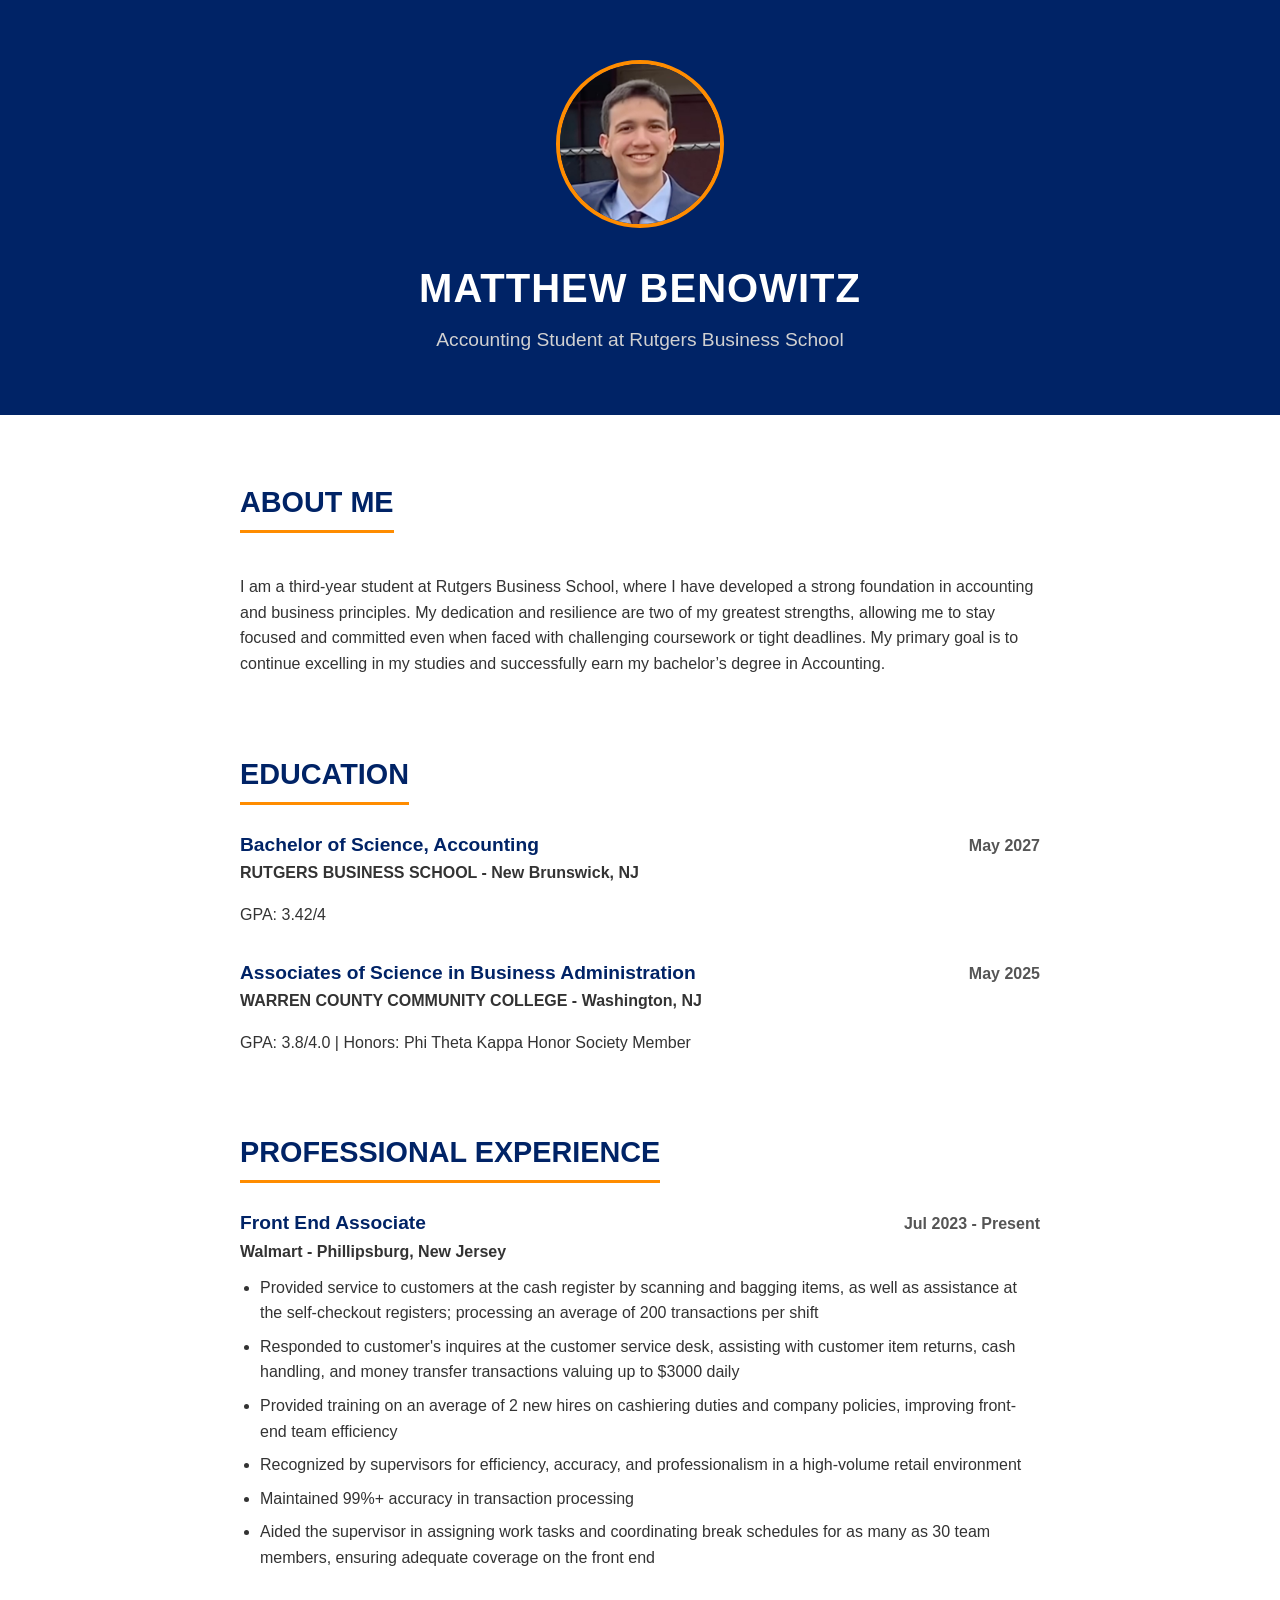
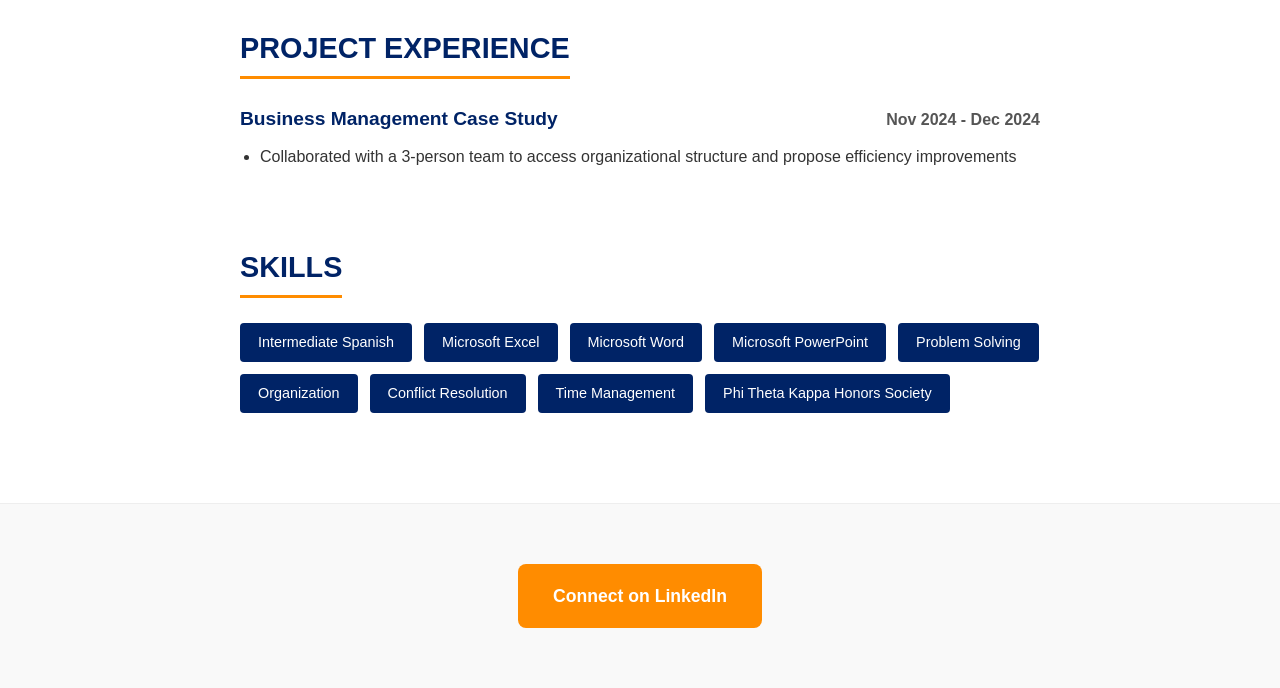
==== index.html @ 02884b5b "Add files via upload" ====
<!DOCTYPE html>
<html lang="en">
<head>
    <meta charset="UTF-8">
    <meta name="viewport" content="width=device-width, initial-scale=1.0">
    <title>Matthew Benowitz | Accounting Professional</title>
    <style>
        /* Color Palette: Royal Blue and Orange */
        :root {
            --royal-blue: #002366;
            --vibrant-orange: #FF8C00;
            --white: #ffffff;
            --off-white: #f9f9f9;
            --text-main: #333333;
            --text-muted: #555555;
        }

        body {
            font-family: 'Segoe UI', Arial, sans-serif;
            line-height: 1.6;
            margin: 0;
            padding: 0;
            color: var(--text-main);
            background-color: var(--white);
        }

        header {
            background-color: var(--royal-blue);
            color: var(--white);
            padding: 60px 20px;
            text-align: center;
        }

        .profile-container {
            max-width: 800px;
            margin: 0 auto;
        }

        .profile-img {
            width: 160px;
            height: 160px;
            border-radius: 50%;
            border: 4px solid var(--vibrant-orange);
            object-fit: cover;
            margin-bottom: 20px;
        }

        h1 {
            margin: 0;
            font-size: 2.5em;
            letter-spacing: 1px;
            text-transform: uppercase;
        }

        .subtitle {
            font-size: 1.2em;
            color: #d1d1d1;
            margin-top: 5px;
        }

        .container {
            max-width: 800px;
            margin: 0 auto;
            padding: 40px 20px;
        }

        section {
            margin-bottom: 50px;
        }

        h2 {
            color: var(--royal-blue);
            font-size: 1.8em;
            border-bottom: 3px solid var(--vibrant-orange);
            display: inline-block;
            margin-bottom: 25px;
            padding-bottom: 5px;
            text-transform: uppercase;
        }

        .entry {
            margin-bottom: 30px;
        }

        .entry-header {
            display: flex;
            justify-content: space-between;
            align-items: baseline;
            flex-wrap: wrap;
        }

        .entry-title {
            font-weight: bold;
            font-size: 1.2em;
            color: var(--royal-blue);
        }

        .entry-meta {
            color: var(--text-muted);
            font-weight: bold;
        }

        .entry-org {
            font-weight: 600;
            display: block;
            margin-bottom: 5px;
        }

        ul {
            margin-top: 10px;
            padding-left: 20px;
        }

        li {
            margin-bottom: 8px;
        }

        .skills-grid {
            display: flex;
            flex-wrap: wrap;
            gap: 12px;
        }

        .skill-tag {
            background-color: var(--royal-blue);
            color: white;
            padding: 8px 18px;
            border-radius: 4px;
            font-weight: 500;
            font-size: 0.9em;
        }

        footer {
            background-color: var(--off-white);
            text-align: center;
            padding: 60px 20px;
            border-top: 1px solid #eee;
        }

        .linkedin-button {
            display: inline-block;
            background-color: var(--vibrant-orange);
            color: white;
            padding: 18px 35px;
            text-decoration: none;
            font-weight: bold;
            border-radius: 8px;
            font-size: 1.1em;
        }

        @media (max-width: 600px) {
            .entry-header {
                flex-direction: column;
            }
        }
    </style>
</head>
<body>

    <header>
        <div class="profile-container">
            <img src="assets/ProfilePic.jpeg" alt="Matthew Benowitz" class="profile-img">
            <h1>Matthew Benowitz</h1>
            <div class="subtitle">Accounting Student at Rutgers Business School</div>
        </div>
    </header>

    <div class="container">
        
        <section id="about">
            <h2>About Me</h2>
            <p>
                I am a third-year student at Rutgers Business School, where I have developed a strong foundation in accounting and business principles. My dedication and resilience are two of my greatest strengths, allowing me to stay focused and committed even when faced with challenging coursework or tight deadlines. My primary goal is to continue excelling in my studies and successfully earn my bachelor’s degree in Accounting.
            </p>
        </section>

        <section id="education">
            <h2>Education</h2>
            <div class="entry">
                <div class="entry-header">
                    <span class="entry-title">Bachelor of Science, Accounting</span>
                    <span class="entry-meta">May 2027</span>
                </div>
                <span class="entry-org">RUTGERS BUSINESS SCHOOL - New Brunswick, NJ</span>
                <p>GPA: 3.42/4</p>
            </div>

            <div class="entry">
                <div class="entry-header">
                    <span class="entry-title">Associates of Science in Business Administration</span>
                    <span class="entry-meta">May 2025</span>
                </div>
                <span class="entry-org">WARREN COUNTY COMMUNITY COLLEGE - Washington, NJ</span>
                <p>GPA: 3.8/4.0 | Honors: Phi Theta Kappa Honor Society Member</p>
            </div>
        </section>

        <section id="experience">
            <h2>Professional Experience</h2>
            <div class="entry">
                <div class="entry-header">
                    <span class="entry-title">Front End Associate</span>
                    <span class="entry-meta">Jul 2023 - Present</span>
                </div>
                <span class="entry-org">Walmart - Phillipsburg, New Jersey</span>
                <ul>
                    <li>Provided service to customers at the cash register by scanning and bagging items, as well as assistance at the self-checkout registers; processing an average of 200 transactions per shift</li>
                    <li>Responded to customer's inquires at the customer service desk, assisting with customer item returns, cash handling, and money transfer transactions valuing up to $3000 daily</li>
                    <li>Provided training on an average of 2 new hires on cashiering duties and company policies, improving front-end team efficiency</li>
                    <li>Recognized by supervisors for efficiency, accuracy, and professionalism in a high-volume retail environment</li>
                    <li>Maintained 99%+ accuracy in transaction processing</li>
                    <li>Aided the supervisor in assigning work tasks and coordinating break schedules for as many as 30 team members, ensuring adequate coverage on the front end</li>
                </ul>
            </div>

            <h2>Project Experience</h2>
            <div class="entry">
                <div class="entry-header">
                    <span class="entry-title">Business Management Case Study</span>
                    <span class="entry-meta">Nov 2024 - Dec 2024</span>
                </div>
                <ul>
                    <li>Collaborated with a 3-person team to access organizational structure and propose efficiency improvements</li>
                </ul>
            </div>
        </section>

        <section id="skills">
            <h2>Skills</h2>
            <div class="skills-grid">
                <span class="skill-tag">Intermediate Spanish</span>
                <span class="skill-tag">Microsoft Excel</span>
                <span class="skill-tag">Microsoft Word</span>
                <span class="skill-tag">Microsoft PowerPoint</span>
                <span class="skill-tag">Problem Solving</span>
                <span class="skill-tag">Organization</span>
                <span class="skill-tag">Conflict Resolution</span>
                <span class="skill-tag">Time Management</span>
                <span class="skill-tag">Phi Theta Kappa Honors Society</span>
            </div>
        </section>

    </div>

    <footer>
        <a href="https://www.linkedin.com/in/matthew-benowitz-3a6462247" class="linkedin-button">Connect on LinkedIn</a>
    </footer>

</body>
</html>
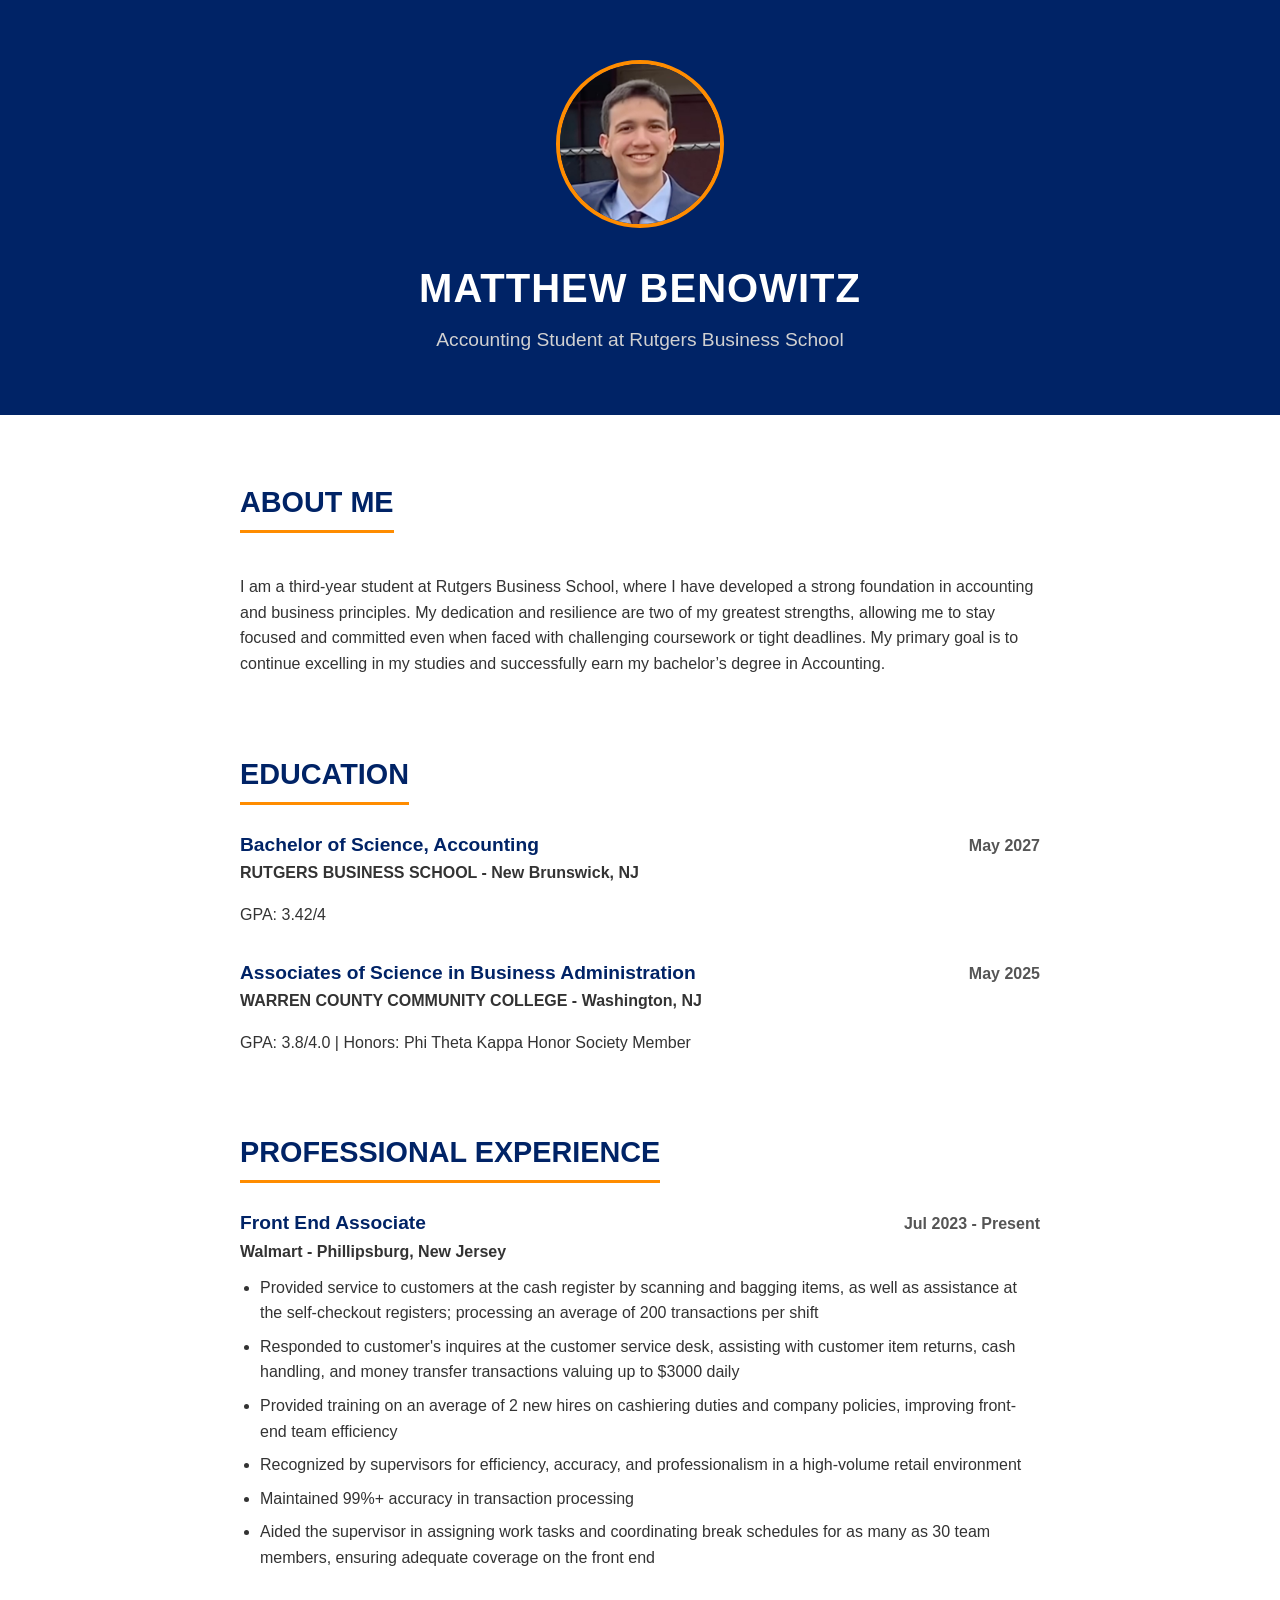
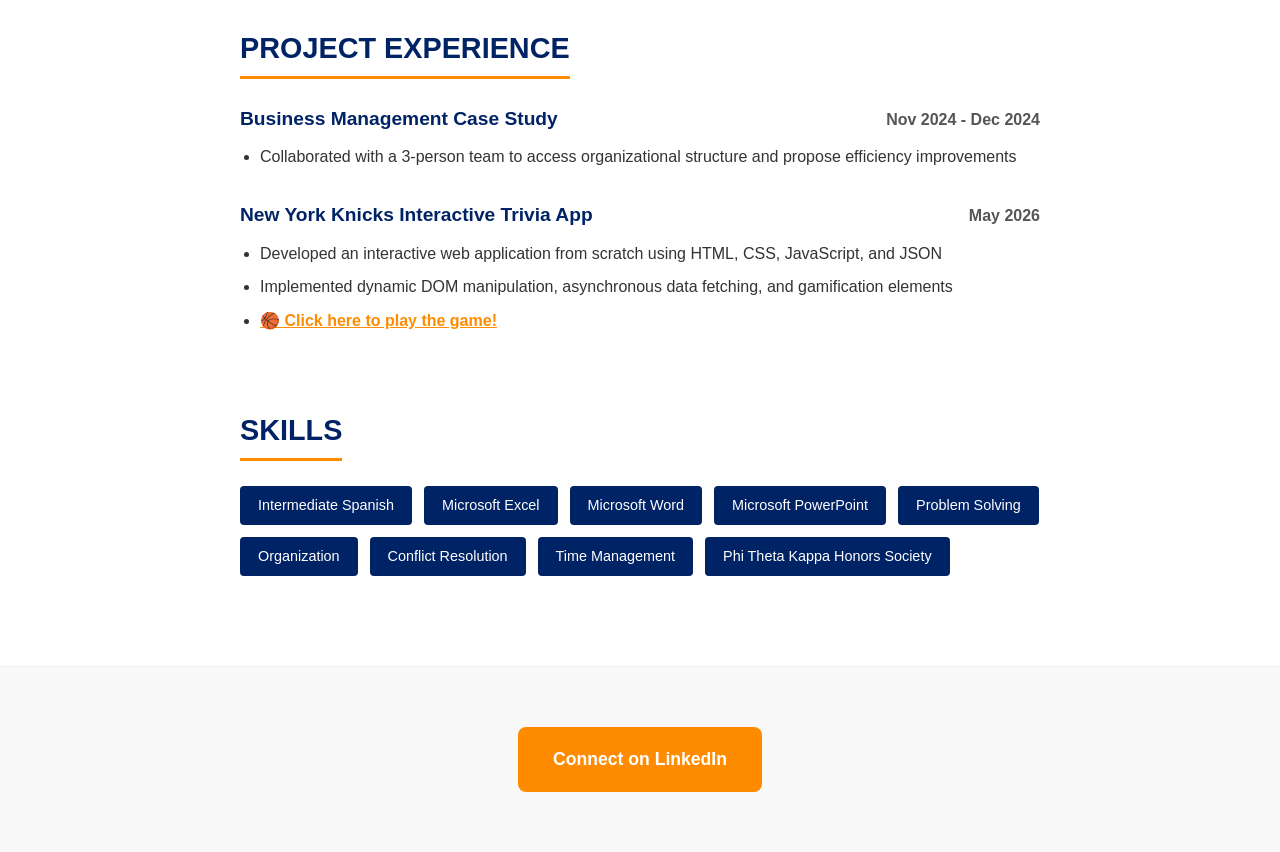
==== commit 5cadb58b: "Update index.html" ====
--- a/index.html
+++ b/index.html
@@ -223,6 +223,23 @@
                     <li>Collaborated with a 3-person team to access organizational structure and propose efficiency improvements</li>
                 </ul>
             </div>
+            <div class="entry">
+                <div class="entry-header">
+                    <span class="entry-title">New York Knicks Interactive Trivia App</span>
+                    <span class="entry-meta">May 2026</span>
+                </div>
+                <ul>
+                    <li>Developed an interactive web application from scratch using HTML, CSS, JavaScript, and JSON</li>
+                    <li>Implemented dynamic DOM manipulation, asynchronous data fetching, and gamification elements</li>
+                    <li>
+                        <strong>
+                            <a href="assets/knicks-trivia/" style="color: var(--vibrant-orange); text-decoration: underline;">
+                                🏀 Click here to play the game!
+                            </a>
+                        </strong>
+                    </li>
+                </ul>
+            </div>
         </section>
 
         <section id="skills">
@@ -247,4 +264,4 @@
     </footer>
 
 </body>
-</html>+</html>
